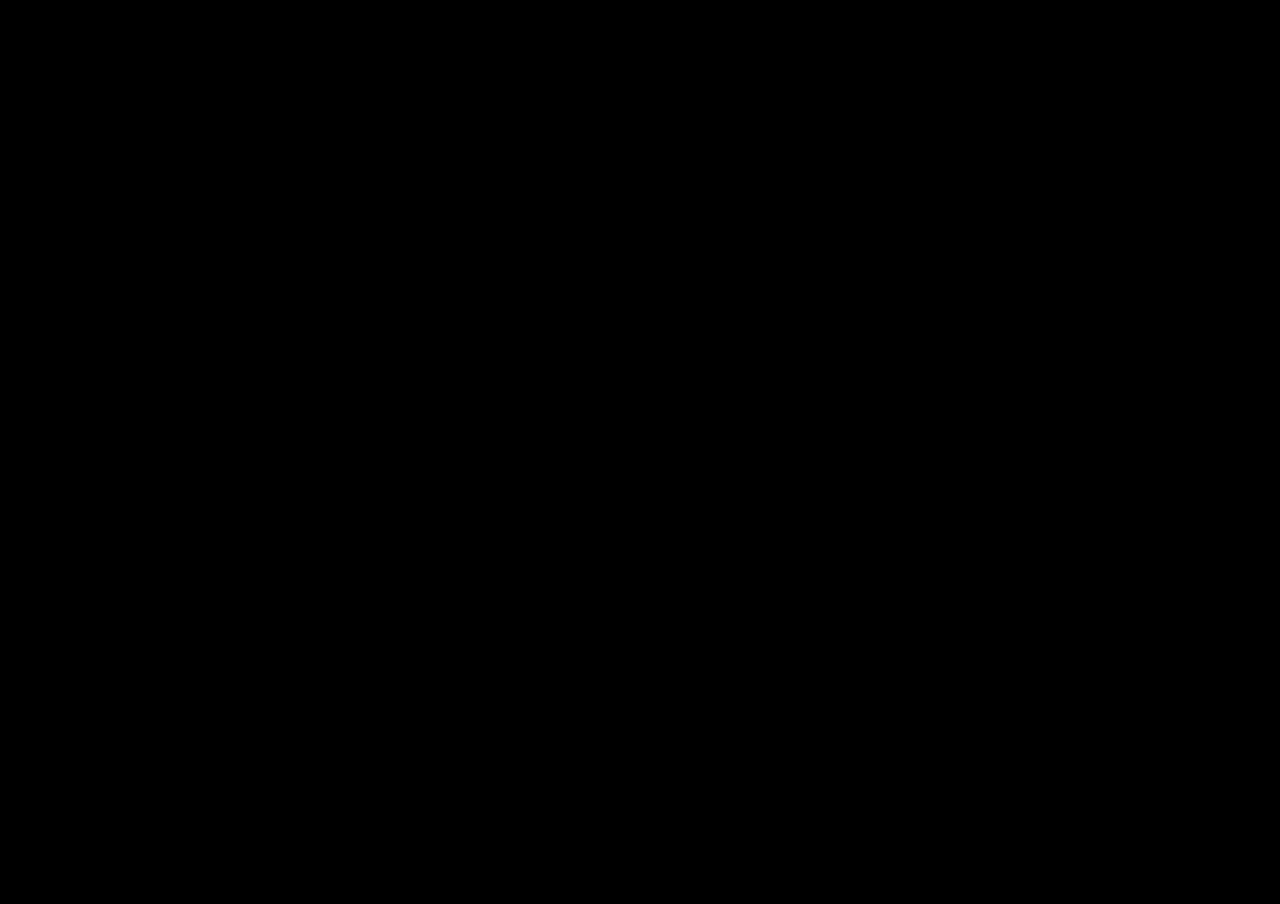
==== color spoid/index.html @ 487950b7 "color spoid" ====
<!DOCTYPE html>
<html lang="en">
<head>
<meta charset="UTF-8">
<meta http-equiv='X-UA-Compatible' content='IE=edge, chrome=1'>
<meta name='viewport' content='width=device-width, initial-scale=1, maximum-scale=1, user-scalable=0'>
<title>Color Spoid</title>
<script type="text/javascript"></script>


<link rel="stylesheet" href="style.css">
</head>
<body>

    <script type="module" src="app.js"></script>

</body>
</html>
---- color spoid/style.css ----
*{
    outline: 0;
    margin: 0;
    padding: 0;
}

html{
    width:100%;
    height: 100%;
}

body{
    width: 100%;
    height: 100%;
    background-color: black;
    position: relative;
}

canvas{
    width: 100%;
    height: 100%;
}
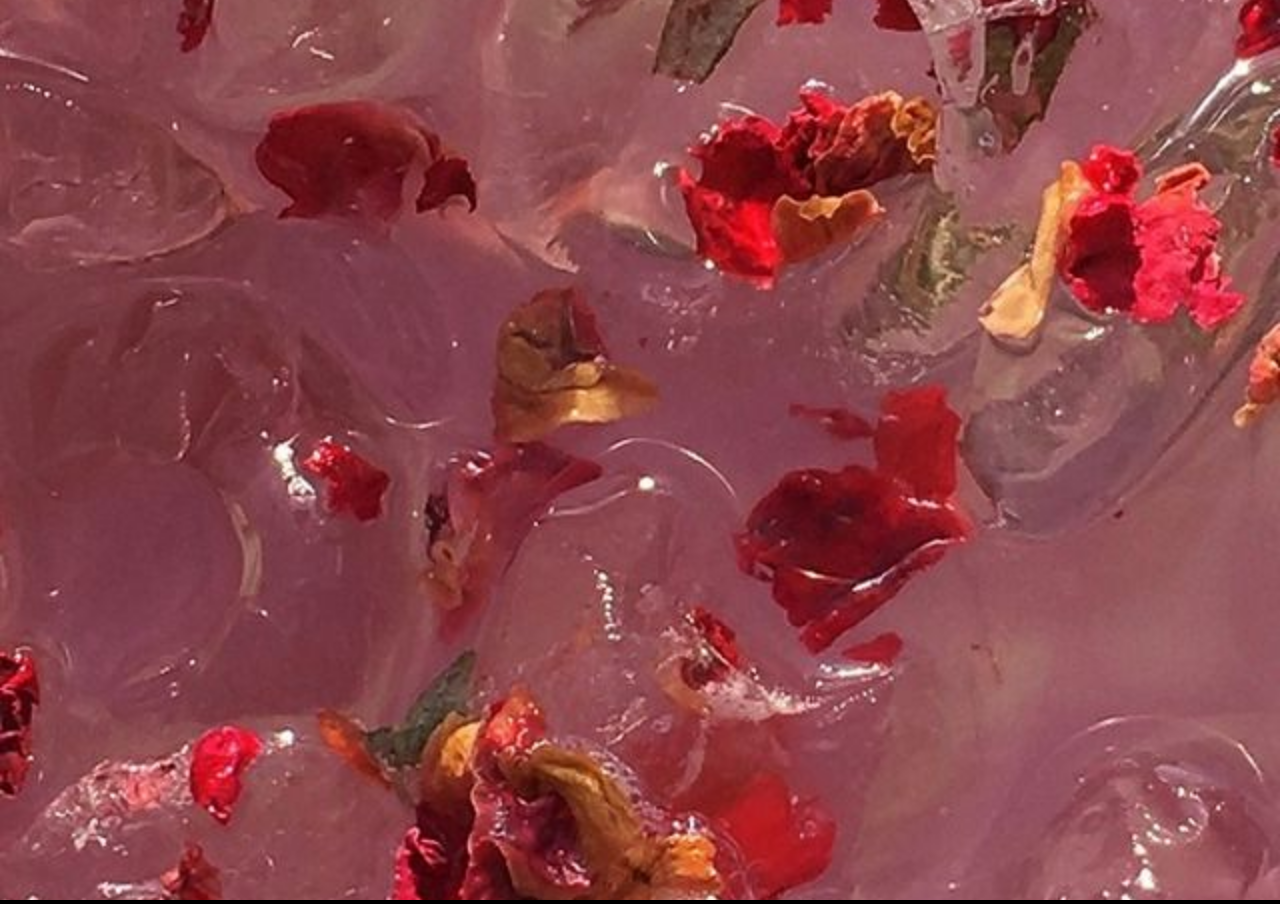
==== commit 3a51bf64: "컬러추출 물결무늬 클릭이벤트" ====
--- a/color spoid/index.html
+++ b/color spoid/index.html
@@ -9,6 +9,7 @@
 
 
 <link rel="stylesheet" href="style.css">
+<link rel="icon" type="image/png" href="/static/favicon.ico">
 </head>
 <body>
 
